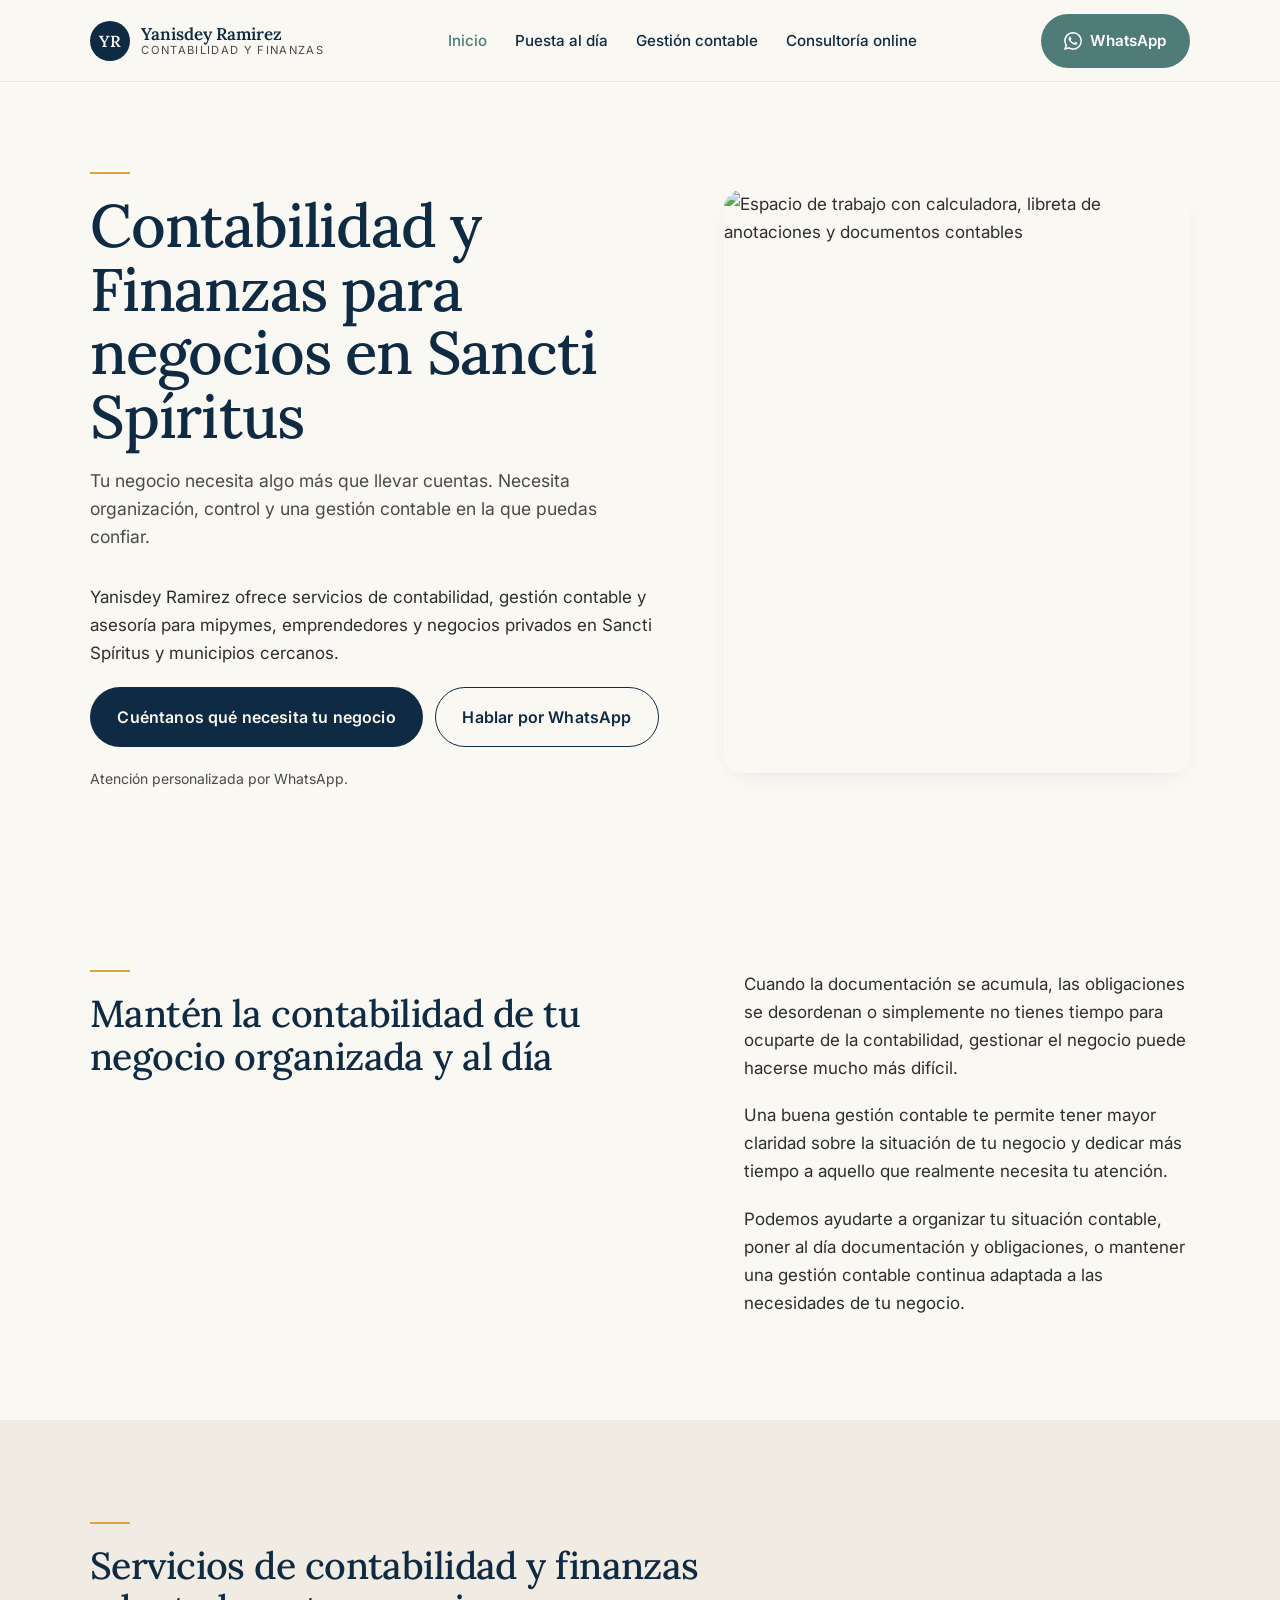
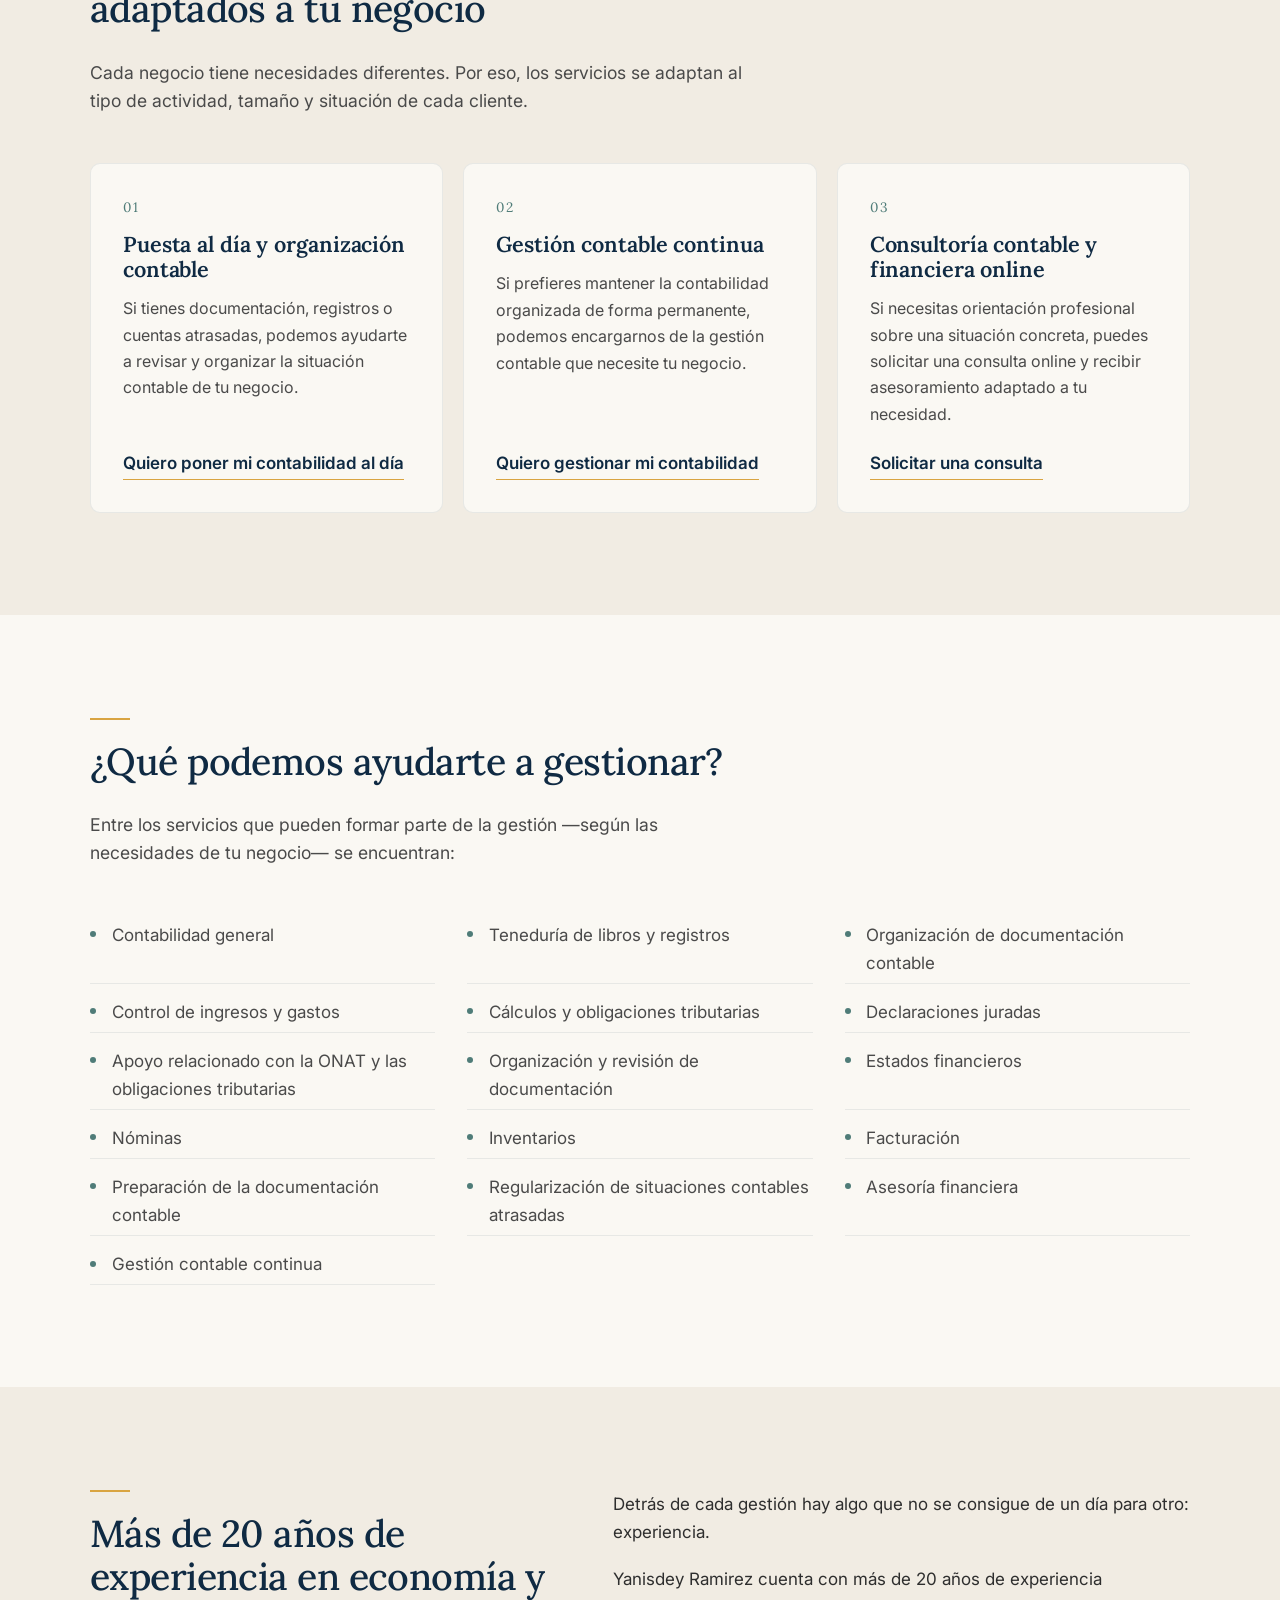
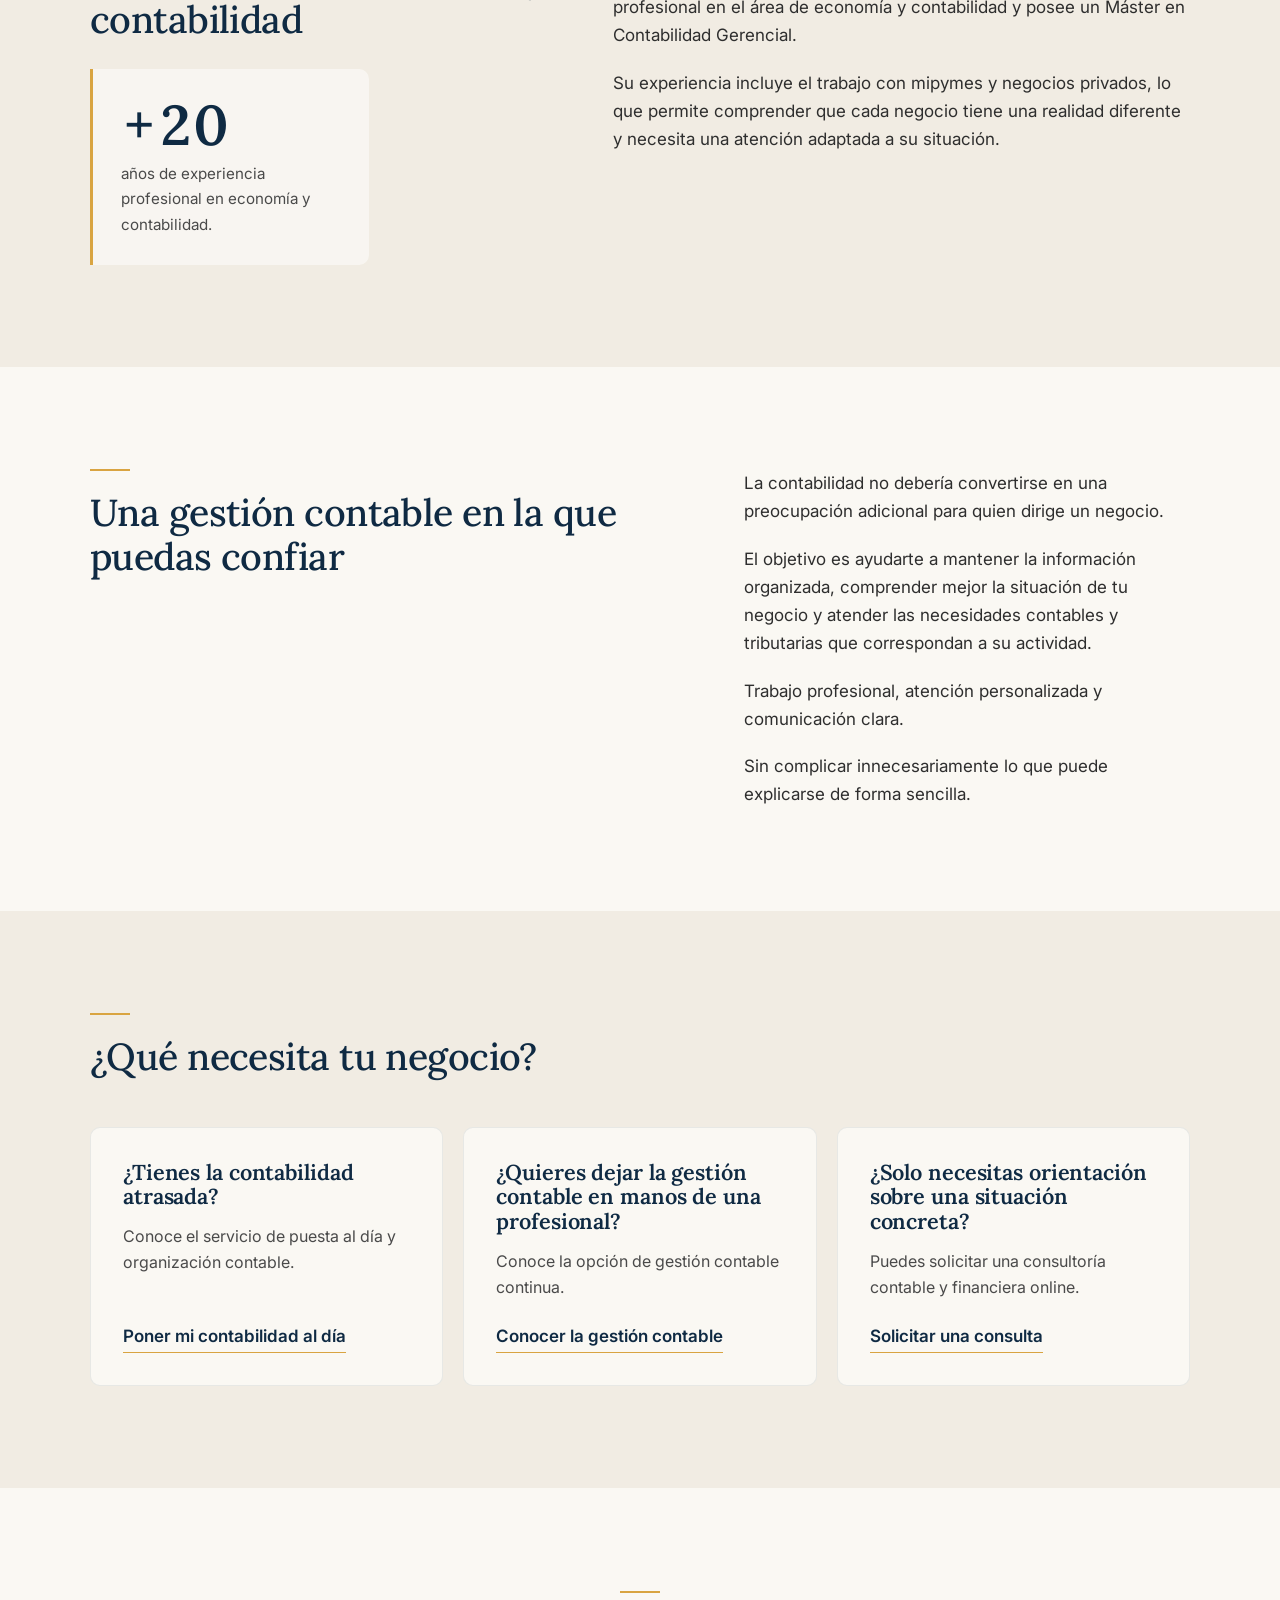
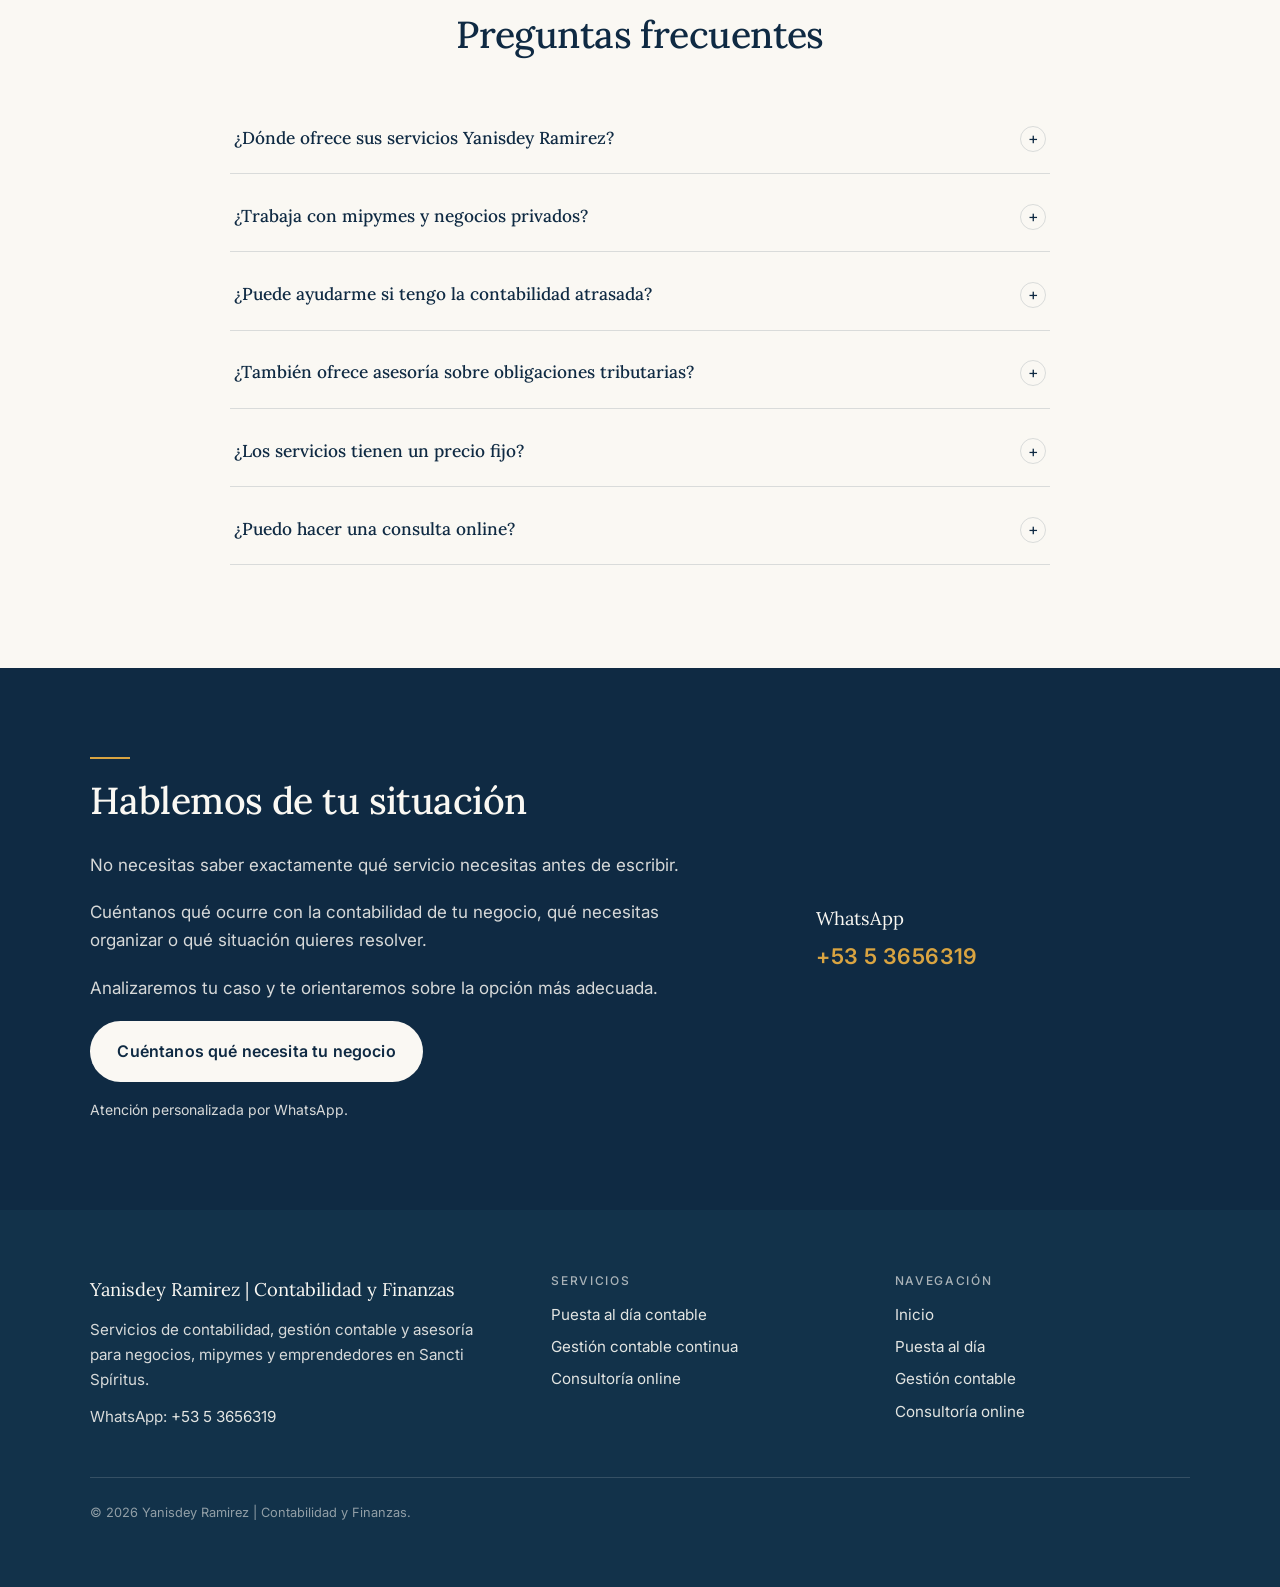
==== index.html @ 58eae3a1 "primer commit" ====
<!DOCTYPE html>
<html lang="es">
<head>
<meta charset="UTF-8">
<meta name="viewport" content="width=device-width, initial-scale=1">
<title>Contabilidad en Sancti Spíritus | Yanisdey Ramirez</title>
<meta name="description" content="Servicios de contabilidad, gestión contable y asesoría para negocios, mipymes y emprendedores en Sancti Spíritus. Más de 20 años de experiencia.">
<link rel="canonical" href="https://yanisdeyramirez.com/">
<meta property="og:type" content="website">
<meta property="og:title" content="Contabilidad en Sancti Spíritus | Yanisdey Ramirez">
<meta property="og:description" content="Servicios de contabilidad, gestión contable y asesoría para negocios, mipymes y emprendedores en Sancti Spíritus.">
<meta property="og:url" content="https://yanisdeyramirez.com/">
<meta property="og:locale" content="es_CU">
<meta property="og:site_name" content="Yanisdey Ramirez | Contabilidad y Finanzas">
<meta name="theme-color" content="#0F2A43">
<link rel="preconnect" href="https://fonts.googleapis.com">
<link rel="preconnect" href="https://fonts.gstatic.com" crossorigin>
<link href="https://fonts.googleapis.com/css2?family=Inter:wght@400;500;600&family=Lora:wght@400;500;600;700&display=swap" rel="stylesheet">
<link rel="stylesheet" href="css/styles.css">
<script type="application/ld+json">
{
  "@context": "https://schema.org",
  "@graph": [
    {
      "@type": "Person",
      "@id": "https://yanisdeyramirez.com/#person",
      "name": "Yanisdey Ramirez",
      "jobTitle": "Profesional de economía y contabilidad",
      "description": "Profesional del área de economía y contabilidad con más de 20 años de experiencia y Máster en Contabilidad Gerencial.",
      "knowsAbout": ["Contabilidad", "Teneduría de libros", "Gestión contable", "Asesoría financiera", "Obligaciones tributarias"],
      "hasCredential": {
        "@type": "EducationalOccupationalCredential",
        "credentialCategory": "Máster",
        "name": "Máster en Contabilidad Gerencial"
      }
    },
    {
      "@type": "ProfessionalService",
      "@id": "https://yanisdeyramirez.com/#business",
      "name": "Yanisdey Ramirez | Contabilidad y Finanzas",
      "description": "Servicios de contabilidad, gestión contable y asesoría para mipymes, emprendedores y negocios privados en Sancti Spíritus y municipios cercanos.",
      "url": "https://yanisdeyramirez.com/",
      "telephone": "+5353656319",
      "founder": { "@id": "https://yanisdeyramirez.com/#person" },
      "areaServed": { "@type": "Place", "name": "Sancti Spíritus y municipios cercanos" },
      "serviceType": ["Contabilidad", "Teneduría de libros", "Gestión contable", "Asesoría financiera", "Consultoría online"]
    }
  ]
}
</script>
</head>
<body>

<a class="skip" href="#main">Saltar al contenido</a>

<header class="header">
  <div class="container header__inner">
    <a class="brand" href="./" aria-label="Inicio — Yanisdey Ramirez">
      <span class="brand__mark" aria-hidden="true">YR</span>
      <span class="brand__text">
        <span class="brand__name">Yanisdey Ramirez</span>
        <span class="brand__tag">Contabilidad y Finanzas</span>
      </span>
    </a>

    <button class="nav-toggle" aria-expanded="false" aria-controls="primary-nav" aria-label="Abrir menú">
      <span></span><span></span><span></span>
    </button>

    <nav class="nav" id="primary-nav" aria-label="Navegación principal">
      <ul class="nav__list">
        <li><a class="nav__link" href="./" aria-current="page">Inicio</a></li>
        <li><a class="nav__link" href="puesta-al-dia-contable/">Puesta al día</a></li>
        <li><a class="nav__link" href="gestion-contable/">Gestión contable</a></li>
        <li><a class="nav__link" href="consultoria-online/">Consultoría online</a></li>
      </ul>
    </nav>

    <a class="btn btn--whatsapp header__cta"
       href="https://wa.me/5353656319?text=Hola%2C%20quiero%20recibir%20orientaci%C3%B3n%20sobre%20los%20servicios%20contables."
       target="_blank" rel="noopener">
      <svg viewBox="0 0 24 24" fill="currentColor" aria-hidden="true"><path d="M20.5 3.5A11.6 11.6 0 0 0 12 0C5.5 0 .2 5.3.2 11.8c0 2.1.5 4.1 1.6 5.9L0 24l6.5-1.7a11.8 11.8 0 0 0 5.5 1.4h.01c6.5 0 11.8-5.3 11.8-11.8 0-3.2-1.2-6.2-3.3-8.4ZM12 21.5h-.01a9.7 9.7 0 0 1-4.9-1.3l-.35-.2-3.6.95.96-3.5-.23-.36a9.7 9.7 0 0 1-1.5-5.2c0-5.4 4.4-9.8 9.8-9.8 2.6 0 5.1 1 6.9 2.9a9.7 9.7 0 0 1 2.9 6.9c0 5.4-4.4 9.8-9.8 9.8Zm5.4-7.3c-.3-.15-1.75-.85-2-.95-.27-.1-.46-.15-.65.15-.2.3-.75.95-.92 1.15-.17.2-.34.22-.63.07-.3-.15-1.25-.46-2.4-1.47-.9-.78-1.5-1.75-1.68-2.05-.17-.3-.02-.46.13-.6.13-.14.3-.35.45-.52.15-.17.2-.3.3-.5.1-.2.05-.36-.02-.5-.07-.15-.65-1.6-.9-2.18-.24-.57-.48-.5-.65-.5h-.55c-.2 0-.5.07-.75.35-.27.3-1 .98-1 2.4 0 1.4 1.02 2.77 1.17 2.97.15.2 2 3.05 4.85 4.28.68.3 1.2.47 1.6.6.68.22 1.3.18 1.8.11.55-.08 1.7-.7 1.95-1.37.24-.67.24-1.25.17-1.37-.07-.12-.27-.2-.57-.34Z"/></svg>
      WhatsApp
    </a>
  </div>
</header>

<main id="main">

  <!-- HERO -->
  <section class="hero">
    <div class="container hero__inner">
      <div class="hero__content">
        <span class="rule" aria-hidden="true"></span>
        <h1>Contabilidad y Finanzas para negocios en Sancti Spíritus</h1>
        <p class="lead">Tu negocio necesita algo más que llevar cuentas. Necesita organización, control y una gestión contable en la que puedas confiar.</p>
        <p>Yanisdey Ramirez ofrece servicios de contabilidad, gestión contable y asesoría para mipymes, emprendedores y negocios privados en Sancti Spíritus y municipios cercanos.</p>
        <div class="hero__actions">
          <a class="btn btn--primary btn--lg"
             href="https://wa.me/5353656319?text=Hola%2C%20quiero%20recibir%20orientaci%C3%B3n%20sobre%20los%20servicios%20contables."
             target="_blank" rel="noopener">Cuéntanos qué necesita tu negocio</a>
          <a class="btn btn--ghost btn--lg"
             href="https://wa.me/5353656319?text=Hola%2C%20quiero%20recibir%20orientaci%C3%B3n%20sobre%20los%20servicios%20contables."
             target="_blank" rel="noopener">Hablar por WhatsApp</a>
        </div>
        <p class="hero__note">Atención personalizada por WhatsApp.</p>
      </div>

      <div class="hero__media">
        <img src="https://images.unsplash.com/photo-1554224155-6726b3ff858f?w=1200&q=80&auto=format&fit=crop"
             alt="Espacio de trabajo con calculadora, libreta de anotaciones y documentos contables"
             width="1200" height="1500" loading="eager" fetchpriority="high" decoding="async">
      </div>
    </div>
  </section>

  <!-- ORGANIZADA Y AL DÍA -->
  <section class="section">
    <div class="container">
      <div class="grid-2 grid-2--wide">
        <div class="section__head">
          <span class="rule" aria-hidden="true"></span>
          <h2>Mantén la contabilidad de tu negocio organizada y al día</h2>
        </div>
        <div>
          <p>Cuando la documentación se acumula, las obligaciones se desordenan o simplemente no tienes tiempo para ocuparte de la contabilidad, gestionar el negocio puede hacerse mucho más difícil.</p>
          <p>Una buena gestión contable te permite tener mayor claridad sobre la situación de tu negocio y dedicar más tiempo a aquello que realmente necesita tu atención.</p>
          <p>Podemos ayudarte a organizar tu situación contable, poner al día documentación y obligaciones, o mantener una gestión contable continua adaptada a las necesidades de tu negocio.</p>
        </div>
      </div>
    </div>
  </section>

  <!-- SERVICIOS -->
  <section class="section section--alt">
    <div class="container">
      <div class="section__head">
        <span class="rule" aria-hidden="true"></span>
        <h2>Servicios de contabilidad y finanzas adaptados a tu negocio</h2>
        <p class="lead">Cada negocio tiene necesidades diferentes. Por eso, los servicios se adaptan al tipo de actividad, tamaño y situación de cada cliente.</p>
      </div>

      <div class="cards">
        <article class="card">
          <span class="card__index">01</span>
          <h3 class="card__title">Puesta al día y organización contable</h3>
          <p class="card__text">Si tienes documentación, registros o cuentas atrasadas, podemos ayudarte a revisar y organizar la situación contable de tu negocio.</p>
          <a class="card__cta" href="puesta-al-dia-contable/">Quiero poner mi contabilidad al día</a>
        </article>

        <article class="card">
          <span class="card__index">02</span>
          <h3 class="card__title">Gestión contable continua</h3>
          <p class="card__text">Si prefieres mantener la contabilidad organizada de forma permanente, podemos encargarnos de la gestión contable que necesite tu negocio.</p>
          <a class="card__cta" href="gestion-contable/">Quiero gestionar mi contabilidad</a>
        </article>

        <article class="card">
          <span class="card__index">03</span>
          <h3 class="card__title">Consultoría contable y financiera online</h3>
          <p class="card__text">Si necesitas orientación profesional sobre una situación concreta, puedes solicitar una consulta online y recibir asesoramiento adaptado a tu necesidad.</p>
          <a class="card__cta" href="consultoria-online/">Solicitar una consulta</a>
        </article>
      </div>
    </div>
  </section>

  <!-- QUÉ PODEMOS AYUDARTE A GESTIONAR -->
  <section class="section">
    <div class="container">
      <div class="section__head">
        <span class="rule" aria-hidden="true"></span>
        <h2>¿Qué podemos ayudarte a gestionar?</h2>
        <p class="lead">Entre los servicios que pueden formar parte de la gestión —según las necesidades de tu negocio— se encuentran:</p>
      </div>

      <ul class="svc-list">
        <li>Contabilidad general</li>
        <li>Teneduría de libros y registros</li>
        <li>Organización de documentación contable</li>
        <li>Control de ingresos y gastos</li>
        <li>Cálculos y obligaciones tributarias</li>
        <li>Declaraciones juradas</li>
        <li>Apoyo relacionado con la ONAT y las obligaciones tributarias</li>
        <li>Organización y revisión de documentación</li>
        <li>Estados financieros</li>
        <li>Nóminas</li>
        <li>Inventarios</li>
        <li>Facturación</li>
        <li>Preparación de la documentación contable</li>
        <li>Regularización de situaciones contables atrasadas</li>
        <li>Asesoría financiera</li>
        <li>Gestión contable continua</li>
      </ul>
    </div>
  </section>

  <!-- EXPERIENCIA -->
  <section class="section section--alt">
    <div class="container">
      <div class="experience">
        <div>
          <span class="rule" aria-hidden="true"></span>
          <h2>Más de 20 años de experiencia en economía y contabilidad</h2>
          <div class="experience__badge">
            <span class="experience__num">+20</span>
            <span class="experience__label">años de experiencia profesional en economía y contabilidad.</span>
          </div>
        </div>
        <div>
          <p>Detrás de cada gestión hay algo que no se consigue de un día para otro: experiencia.</p>
          <p>Yanisdey Ramirez cuenta con más de 20 años de experiencia profesional en el área de economía y contabilidad y posee un Máster en Contabilidad Gerencial.</p>
          <p>Su experiencia incluye el trabajo con mipymes y negocios privados, lo que permite comprender que cada negocio tiene una realidad diferente y necesita una atención adaptada a su situación.</p>
        </div>
      </div>
    </div>
  </section>

  <!-- CONFIANZA -->
  <section class="section">
    <div class="container">
      <div class="grid-2 grid-2--wide">
        <div class="section__head">
          <span class="rule" aria-hidden="true"></span>
          <h2>Una gestión contable en la que puedas confiar</h2>
        </div>
        <div>
          <p>La contabilidad no debería convertirse en una preocupación adicional para quien dirige un negocio.</p>
          <p>El objetivo es ayudarte a mantener la información organizada, comprender mejor la situación de tu negocio y atender las necesidades contables y tributarias que correspondan a su actividad.</p>
          <p>Trabajo profesional, atención personalizada y comunicación clara.</p>
          <p>Sin complicar innecesariamente lo que puede explicarse de forma sencilla.</p>
        </div>
      </div>
    </div>
  </section>

  <!-- QUÉ NECESITA TU NEGOCIO -->
  <section class="section section--alt">
    <div class="container">
      <div class="section__head">
        <span class="rule" aria-hidden="true"></span>
        <h2>¿Qué necesita tu negocio?</h2>
      </div>

      <div class="cards">
        <article class="card">
          <h3 class="card__title">¿Tienes la contabilidad atrasada?</h3>
          <p class="card__text">Conoce el servicio de puesta al día y organización contable.</p>
          <a class="card__cta" href="puesta-al-dia-contable/">Poner mi contabilidad al día</a>
        </article>

        <article class="card">
          <h3 class="card__title">¿Quieres dejar la gestión contable en manos de una profesional?</h3>
          <p class="card__text">Conoce la opción de gestión contable continua.</p>
          <a class="card__cta" href="gestion-contable/">Conocer la gestión contable</a>
        </article>

        <article class="card">
          <h3 class="card__title">¿Solo necesitas orientación sobre una situación concreta?</h3>
          <p class="card__text">Puedes solicitar una consultoría contable y financiera online.</p>
          <a class="card__cta" href="consultoria-online/">Solicitar una consulta</a>
        </article>
      </div>
    </div>
  </section>

  <!-- FAQ -->
  <section class="section">
    <div class="container">
      <div class="section__head section__head--center">
        <span class="rule" aria-hidden="true"></span>
        <h2>Preguntas frecuentes</h2>
      </div>

      <div class="faq">
        <details>
          <summary>¿Dónde ofrece sus servicios Yanisdey Ramirez?</summary>
          <div class="faq__a">Principalmente en Sancti Spíritus y municipios cercanos. También se ofrece la posibilidad de realizar consultorías contables y financieras online.</div>
        </details>
        <details>
          <summary>¿Trabaja con mipymes y negocios privados?</summary>
          <div class="faq__a">Sí. Los servicios están dirigidos a mipymes, emprendedores y negocios privados, adaptando la gestión a las características y necesidades de cada actividad.</div>
        </details>
        <details>
          <summary>¿Puede ayudarme si tengo la contabilidad atrasada?</summary>
          <div class="faq__a">Sí. Existe un servicio específico de puesta al día y organización contable destinado a revisar y ordenar la situación del negocio.</div>
        </details>
        <details>
          <summary>¿También ofrece asesoría sobre obligaciones tributarias?</summary>
          <div class="faq__a">Sí. La gestión puede incluir apoyo relacionado con obligaciones tributarias, declaraciones y documentación fiscal, según las necesidades del negocio.</div>
        </details>
        <details>
          <summary>¿Los servicios tienen un precio fijo?</summary>
          <div class="faq__a">No. El servicio se adapta a las necesidades y características de cada negocio. Para conocer la opción adecuada, es necesario valorar cada situación.</div>
        </details>
        <details>
          <summary>¿Puedo hacer una consulta online?</summary>
          <div class="faq__a">Sí. Existe un servicio de consultoría contable y financiera online para quienes necesitan orientación profesional sin contratar necesariamente una gestión contable continua.</div>
        </details>
      </div>
    </div>
  </section>

  <!-- CTA FINAL -->
  <section class="section--dark cta-band">
    <div class="container cta-band__inner">
      <div>
        <span class="rule" aria-hidden="true"></span>
        <h2>Hablemos de tu situación</h2>
        <p>No necesitas saber exactamente qué servicio necesitas antes de escribir.</p>
        <p>Cuéntanos qué ocurre con la contabilidad de tu negocio, qué necesitas organizar o qué situación quieres resolver.</p>
        <p>Analizaremos tu caso y te orientaremos sobre la opción más adecuada.</p>
        <div class="cta-band__actions">
          <a class="btn btn--primary btn--lg"
             href="https://wa.me/5353656319?text=Hola%2C%20quiero%20recibir%20orientaci%C3%B3n%20sobre%20los%20servicios%20contables."
             target="_blank" rel="noopener">Cuéntanos qué necesita tu negocio</a>
        </div>
        <p class="cta-band__micro">Atención personalizada por WhatsApp.</p>
      </div>
      <div>
        <p style="font-family: var(--font-serif); font-size: 1.15rem; color: var(--color-bg); margin: 0 0 .35rem;">WhatsApp</p>
        <p style="font-size: 1.35rem; font-weight: 600; color: var(--color-accent); margin: 0; letter-spacing: .02em;">+53 5 3656319</p>
      </div>
    </div>
  </section>

</main>

<footer class="footer">
  <div class="container">
    <div class="footer__grid">
      <div class="footer__brand">
        <p class="footer__name">Yanisdey Ramirez | Contabilidad y Finanzas</p>
        <p class="footer__desc">Servicios de contabilidad, gestión contable y asesoría para negocios, mipymes y emprendedores en Sancti Spíritus.</p>
        <p>WhatsApp: <a href="https://wa.me/5353656319" target="_blank" rel="noopener">+53 5 3656319</a></p>
      </div>
      <div>
        <h3>Servicios</h3>
        <ul>
          <li><a href="puesta-al-dia-contable/">Puesta al día contable</a></li>
          <li><a href="gestion-contable/">Gestión contable continua</a></li>
          <li><a href="consultoria-online/">Consultoría online</a></li>
        </ul>
      </div>
      <div>
        <h3>Navegación</h3>
        <ul>
          <li><a href="./">Inicio</a></li>
          <li><a href="puesta-al-dia-contable/">Puesta al día</a></li>
          <li><a href="gestion-contable/">Gestión contable</a></li>
          <li><a href="consultoria-online/">Consultoría online</a></li>
        </ul>
      </div>
    </div>
    <p class="footer__bottom">© <span id="y"></span> Yanisdey Ramirez | Contabilidad y Finanzas.</p>
  </div>
</footer>

<a class="mobile-cta"
   href="https://wa.me/5353656319?text=Hola%2C%20quiero%20recibir%20orientaci%C3%B3n%20sobre%20los%20servicios%20contables."
   target="_blank" rel="noopener" aria-label="Escribir por WhatsApp">
  <svg viewBox="0 0 24 24" fill="currentColor" aria-hidden="true"><path d="M20.5 3.5A11.6 11.6 0 0 0 12 0C5.5 0 .2 5.3.2 11.8c0 2.1.5 4.1 1.6 5.9L0 24l6.5-1.7a11.8 11.8 0 0 0 5.5 1.4h.01c6.5 0 11.8-5.3 11.8-11.8 0-3.2-1.2-6.2-3.3-8.4ZM12 21.5h-.01a9.7 9.7 0 0 1-4.9-1.3l-.35-.2-3.6.95.96-3.5-.23-.36a9.7 9.7 0 0 1-1.5-5.2c0-5.4 4.4-9.8 9.8-9.8 2.6 0 5.1 1 6.9 2.9a9.7 9.7 0 0 1 2.9 6.9c0 5.4-4.4 9.8-9.8 9.8Z"/></svg>
  Escribir por WhatsApp
</a>

<script src="js/script.js"></script>
</body>
</html>
---- css/styles.css ----
/* =========================================================
   Yanisdey Ramirez | Contabilidad y Finanzas
   Sistema visual — minimalismo editorial
   ========================================================= */

/* ---------- 1. Reset ---------- */
*, *::before, *::after { box-sizing: border-box; }
html { -webkit-text-size-adjust: 100%; scroll-behavior: smooth; }
body {
  margin: 0;
  font-family: var(--font-sans);
  font-size: 1.0625rem;
  line-height: 1.65;
  color: var(--color-text);
  background: var(--color-bg);
  -webkit-font-smoothing: antialiased;
  text-rendering: optimizeLegibility;
}
img, svg { max-width: 100%; display: block; height: auto; }
a { color: inherit; }
button { font: inherit; cursor: pointer; }
ul, ol { margin: 0; padding: 0; list-style: none; }
details > summary { list-style: none; }
details > summary::-webkit-details-marker { display: none; }

/* ---------- 2. Tokens ---------- */
:root {
  --color-primary:      #0F2A43;
  --color-primary-alt:  #12324A;
  --color-secondary:    #4F7C78;
  --color-secondary-alt:#6B8F71;
  --color-bg:           #FAF8F3;
  --color-bg-alt:       #F1ECE3;
  --color-text:         #2E2E2E;
  --color-text-soft:    #4A4A4A;
  --color-accent:       #D9A441;
  --color-accent-alt:   #C97B5A;

  --color-line:         rgba(15, 42, 67, 0.14);
  --color-line-soft:    rgba(15, 42, 67, 0.08);

  --font-serif: 'Lora', Georgia, 'Times New Roman', serif;
  --font-sans:  'Inter', system-ui, -apple-system, 'Segoe UI', sans-serif;

  --radius-sm: 4px;
  --radius-md: 10px;
  --radius-lg: 18px;

  --shadow-sm: 0 1px 2px rgba(15, 42, 67, 0.05);
  --shadow-md: 0 8px 24px -14px rgba(15, 42, 67, 0.18);

  --container: 1180px;
  --gutter:    clamp(1.25rem, 4vw, 2.5rem);
  --section-y: clamp(3.75rem, 8vw, 7rem);
}

/* ---------- 3. Tipografía ---------- */
h1, h2, h3, h4 {
  font-family: var(--font-serif);
  color: var(--color-primary);
  font-weight: 500;
  line-height: 1.15;
  letter-spacing: -0.015em;
  margin: 0 0 .75em;
}
h1 { font-size: clamp(2.15rem, 5.2vw, 3.75rem); line-height: 1.06; letter-spacing: -0.02em; }
h2 { font-size: clamp(1.65rem, 3.2vw, 2.35rem); }
h3 { font-size: clamp(1.15rem, 1.7vw, 1.35rem); font-weight: 600; letter-spacing: -0.005em; }

p { margin: 0 0 1.15em; }
p:last-child { margin-bottom: 0; }
strong { font-weight: 600; color: var(--color-primary); }

.lead {
  font-size: clamp(1.1rem, 1.35vw, 1.25rem);
  line-height: 1.6;
  color: var(--color-text-soft);
  max-width: 60ch;
}

/* ---------- 4. Layout ---------- */
.container { width: 100%; max-width: var(--container); margin-inline: auto; padding-inline: var(--gutter); }
.section { padding-block: var(--section-y); }
.section--alt { background: var(--color-bg-alt); }
.section--dark { background: var(--color-primary); color: var(--color-bg); }
.section--dark h1, .section--dark h2, .section--dark h3 { color: var(--color-bg); }
.section--dark .lead { color: rgba(250, 248, 243, 0.82); }
.section__head { max-width: 62ch; margin-bottom: clamp(2rem, 4vw, 3rem); }
.section__head--center { margin-inline: auto; text-align: center; }

.grid-2 { display: grid; gap: clamp(1.75rem, 4vw, 3.5rem); grid-template-columns: 1fr; }
@media (min-width: 820px) { .grid-2 { grid-template-columns: 1fr 1fr; } .grid-2--wide { grid-template-columns: 1.15fr 0.85fr; } }

/* ---------- 5. Skip link ---------- */
.skip { position: absolute; left: -9999px; top: 0; }
.skip:focus {
  left: 1rem; top: 1rem; z-index: 100;
  background: var(--color-primary); color: var(--color-bg);
  padding: .7rem 1.1rem; border-radius: var(--radius-sm);
  text-decoration: none; font-weight: 500;
}

/* ---------- 6. Header ---------- */
.header {
  position: sticky; top: 0; z-index: 50;
  background: rgba(250, 248, 243, 0.9);
  backdrop-filter: saturate(160%) blur(12px);
  -webkit-backdrop-filter: saturate(160%) blur(12px);
  border-bottom: 1px solid var(--color-line-soft);
}
.header__inner {
  display: flex; align-items: center; justify-content: space-between;
  gap: 1rem; padding-block: .85rem;
}
.brand { display: flex; align-items: center; gap: .7rem; text-decoration: none; color: var(--color-primary); }
.brand__mark {
  width: 40px; height: 40px; border-radius: 50%;
  background: var(--color-primary); color: var(--color-bg);
  display: grid; place-items: center;
  font-family: var(--font-serif); font-weight: 600; font-size: 1rem;
  letter-spacing: .01em;
}
.brand__text { display: flex; flex-direction: column; line-height: 1.15; }
.brand__name { font-family: var(--font-serif); font-weight: 600; font-size: 1.0625rem; }
.brand__tag {
  font-size: .7rem; letter-spacing: .12em;
  text-transform: uppercase; color: var(--color-text-soft);
}

/* nav */
.nav-toggle {
  display: inline-flex; flex-direction: column; justify-content: center; gap: 5px;
  width: 44px; height: 44px; padding: 10px;
  background: transparent; border: 1px solid var(--color-line);
  border-radius: var(--radius-sm);
}
.nav-toggle span {
  display: block; height: 1.5px; background: var(--color-primary);
  border-radius: 2px; transition: transform .25s ease, opacity .25s ease;
}
.nav-toggle[aria-expanded="true"] span:nth-child(1) { transform: translateY(6.5px) rotate(45deg); }
.nav-toggle[aria-expanded="true"] span:nth-child(2) { opacity: 0; }
.nav-toggle[aria-expanded="true"] span:nth-child(3) { transform: translateY(-6.5px) rotate(-45deg); }

.nav { display: none; }
.nav__list { display: flex; flex-direction: column; gap: .25rem; }
.nav__link {
  display: block; padding: .6rem .25rem;
  text-decoration: none; color: var(--color-primary);
  font-size: .95rem; font-weight: 500;
  border-bottom: 1px solid var(--color-line-soft);
}
.nav__link:hover, .nav__link[aria-current="page"] { color: var(--color-secondary); }

.header .header__cta { display: none; }

/* mobile menu state */
.nav.is-open {
  display: block;
  position: absolute; left: 0; right: 0; top: 100%;
  background: var(--color-bg);
  border-bottom: 1px solid var(--color-line-soft);
  padding: 1rem var(--gutter) 1.25rem;
  box-shadow: var(--shadow-md);
}
.nav.is-open .nav__list { gap: 0; }
.nav.is-open .nav__link { padding: .85rem 0; }

@media (min-width: 960px) {
  .nav-toggle { display: none; }
  .nav { display: block; }
  .nav__list { flex-direction: row; align-items: center; gap: 1.75rem; }
  .nav__link { border: none; padding: 0; font-size: .95rem; }
  .header .header__cta { display: inline-flex; }
}

/* ---------- 7. Botones ---------- */
.btn {
  display: inline-flex; align-items: center; justify-content: center;
  gap: .5rem;
  padding: .85rem 1.4rem;
  border-radius: 999px;
  font-family: var(--font-sans);
  font-size: .95rem;
  font-weight: 600;
  letter-spacing: .01em;
  text-decoration: none;
  border: 1px solid transparent;
  transition: transform .18s ease, background-color .18s ease, color .18s ease, border-color .18s ease;
  white-space: nowrap;
}
.btn:focus-visible { outline: 2px solid var(--color-secondary); outline-offset: 3px; }
.btn--primary { background: var(--color-primary); color: var(--color-bg); }
.btn--primary:hover { background: var(--color-primary-alt); transform: translateY(-1px); }
.btn--ghost { background: transparent; color: var(--color-primary); border-color: var(--color-primary); }
.btn--ghost:hover { background: var(--color-primary); color: var(--color-bg); }
.btn--whatsapp { background: var(--color-secondary); color: #fff; }
.btn--whatsapp:hover { background: var(--color-secondary-alt); transform: translateY(-1px); }
.btn--lg { padding: 1rem 1.65rem; font-size: 1rem; }
.btn--block { width: 100%; }
.btn svg { width: 18px; height: 18px; flex: 0 0 auto; }

/* ---------- 8. Hero ---------- */
.hero { padding-block: clamp(3rem, 7vw, 6rem) clamp(3rem, 6vw, 5rem); position: relative; }
.hero__inner {
  display: grid; gap: clamp(2rem, 5vw, 4rem);
  align-items: center;
}
@media (min-width: 900px) {
  .hero__inner { grid-template-columns: 1.1fr 0.9fr; }
}
.hero h1 { margin-bottom: 1.15rem; }
.hero .lead { margin-bottom: 2rem; }
.hero__actions { display: flex; flex-wrap: wrap; gap: .75rem; }
.hero__note {
  margin-top: 1.25rem; font-size: .875rem; color: var(--color-text-soft);
}
.hero__media {
  position: relative;
  border-radius: var(--radius-lg);
  overflow: hidden;
  aspect-ratio: 16 / 11;
  box-shadow: var(--shadow-md);
}
.hero__media img { width: 100%; height: 100%; object-fit: cover; }
@media (min-width: 900px) { .hero__media { aspect-ratio: 4 / 5; } }

/* ---------- 9. Cards de servicio ---------- */
.cards {
  display: grid; gap: 1.25rem;
  grid-template-columns: 1fr;
}
@media (min-width: 760px) { .cards { grid-template-columns: repeat(3, 1fr); } }

.card {
  display: flex; flex-direction: column; gap: .85rem;
  padding: clamp(1.5rem, 2.5vw, 2rem);
  background: var(--color-bg);
  border: 1px solid var(--color-line-soft);
  border-radius: var(--radius-md);
  transition: border-color .2s ease, transform .2s ease;
}
.card:hover { border-color: var(--color-secondary); transform: translateY(-2px); }
.card__index {
  font-family: var(--font-serif);
  font-size: .85rem; letter-spacing: .14em;
  color: var(--color-secondary); text-transform: uppercase;
}
.card__title { margin: 0; }
.card__text { color: var(--color-text-soft); font-size: 1rem; margin: 0; flex: 1; }
.card__cta {
  margin-top: .5rem;
  font-weight: 600; color: var(--color-primary);
  text-decoration: none; border-bottom: 1px solid var(--color-accent);
  align-self: flex-start; padding-bottom: 2px;
}
.card__cta:hover { color: var(--color-secondary); border-color: var(--color-secondary); }

/* ---------- 10. Lista de servicios ---------- */
.svc-list {
  display: grid; gap: .55rem 2rem;
  grid-template-columns: 1fr;
}
@media (min-width: 640px) { .svc-list { grid-template-columns: 1fr 1fr; } }
@media (min-width: 1000px) { .svc-list { grid-template-columns: repeat(3, 1fr); } }
.svc-list li {
  position: relative; padding-left: 1.35rem;
  padding-block: .35rem;
  border-bottom: 1px solid var(--color-line-soft);
  color: var(--color-text-soft);
}
.svc-list li::before {
  content: ""; position: absolute; left: 0; top: 1rem;
  width: 6px; height: 6px; border-radius: 50%;
  background: var(--color-secondary);
}

/* ---------- 11. Bloque experiencia ---------- */
.experience {
  display: grid; gap: clamp(2rem, 4vw, 4rem);
  align-items: start;
}
@media (min-width: 900px) { .experience { grid-template-columns: 0.9fr 1.1fr; } }
.experience__badge {
  display: inline-flex; flex-direction: column; gap: .5rem;
  padding: 1.75rem 1.75rem;
  border-left: 3px solid var(--color-accent);
  background: rgba(255, 255, 255, 0.5);
  border-radius: 0 var(--radius-md) var(--radius-md) 0;
}
.experience__num {
  font-family: var(--font-serif); font-weight: 600;
  font-size: clamp(2.5rem, 5vw, 3.5rem); line-height: 1;
  color: var(--color-primary);
  font-variant-numeric: lining-nums tabular-nums;
}
.experience__label { font-size: .95rem; color: var(--color-text-soft); max-width: 22ch; }

/* ---------- 12. FAQ ---------- */
.faq { display: grid; gap: .5rem; max-width: 820px; margin-inline: auto; }
.faq details {
  border-bottom: 1px solid var(--color-line);
  padding: .25rem 0;
}
.faq summary {
  display: flex; align-items: center; justify-content: space-between;
  gap: 1rem; cursor: pointer;
  padding: 1.1rem .25rem;
  font-family: var(--font-serif);
  font-size: clamp(1.05rem, 1.35vw, 1.15rem);
  font-weight: 500; color: var(--color-primary);
  line-height: 1.35;
}
.faq summary:hover { color: var(--color-secondary); }
.faq summary::after {
  content: "+";
  flex: 0 0 auto;
  width: 26px; height: 26px; border-radius: 50%;
  display: grid; place-items: center;
  border: 1px solid var(--color-line);
  font-family: var(--font-sans); font-size: 1rem; font-weight: 400;
  transition: transform .25s ease, background-color .25s ease, color .25s ease;
}
.faq details[open] summary::after {
  content: "–";
  background: var(--color-primary); color: var(--color-bg);
  border-color: var(--color-primary);
  transform: rotate(180deg);
}
.faq__a {
  padding: 0 .25rem 1.35rem;
  color: var(--color-text-soft);
  max-width: 68ch;
  font-size: 1rem;
}

/* ---------- 13. CTA final ---------- */
.cta-band { padding-block: clamp(3.5rem, 7vw, 6rem); }
.cta-band__inner {
  display: grid; gap: 2rem; align-items: center;
  grid-template-columns: 1fr;
}
@media (min-width: 880px) { .cta-band__inner { grid-template-columns: 1.3fr 0.7fr; } }
.cta-band h2 { color: var(--color-bg); }
.cta-band p { color: rgba(250, 248, 243, 0.85); max-width: 55ch; }
.cta-band__actions { display: flex; flex-wrap: wrap; gap: .75rem; }
.cta-band__micro { font-size: .875rem; color: rgba(250, 248, 243, 0.65); margin-top: 1rem; }
.cta-band .btn--primary { background: var(--color-bg); color: var(--color-primary); }
.cta-band .btn--primary:hover { background: var(--color-accent); color: var(--color-primary); }

/* ---------- 14. Footer ---------- */
.footer {
  background: var(--color-primary-alt);
  color: rgba(250, 248, 243, 0.85);
  padding-block: clamp(3rem, 5vw, 4.5rem);
  font-size: .95rem;
}
.footer__grid {
  display: grid; gap: 2rem;
  grid-template-columns: 1fr;
}
@media (min-width: 760px) { .footer__grid { grid-template-columns: 1.4fr 1fr 1fr; gap: 3rem; } }
.footer__brand { display: flex; flex-direction: column; gap: .75rem; }
.footer__name { font-family: var(--font-serif); font-size: 1.15rem; color: var(--color-bg); margin: 0; }
.footer__desc { margin: 0; max-width: 40ch; }
.footer h3 {
  font-family: var(--font-sans); font-size: .75rem;
  text-transform: uppercase; letter-spacing: .14em;
  color: rgba(250, 248, 243, 0.65);
  margin: 0 0 .85rem; font-weight: 500;
}
.footer ul { display: grid; gap: .45rem; }
.footer a { color: rgba(250, 248, 243, 0.9); text-decoration: none; }
.footer a:hover { color: var(--color-accent); }
.footer__bottom {
  margin-top: 3rem; padding-top: 1.5rem;
  border-top: 1px solid rgba(250, 248, 243, 0.15);
  font-size: .8rem; color: rgba(250, 248, 243, 0.55);
}

/* ---------- 15. CTA móvil persistente ---------- */
.mobile-cta {
  display: flex; align-items: center; justify-content: center; gap: .5rem;
  position: fixed; left: 0; right: 0; bottom: 0; z-index: 40;
  padding: .75rem 1rem calc(.75rem + env(safe-area-inset-bottom, 0px));
  background: var(--color-secondary);
  color: #fff; text-decoration: none;
  font-weight: 600; font-size: .95rem;
  box-shadow: 0 -6px 20px -12px rgba(15, 42, 67, 0.35);
}
.mobile-cta svg { width: 18px; height: 18px; }
@media (min-width: 960px) { .mobile-cta { display: none; } }

@media (max-width: 959.98px) {
  body { padding-bottom: 4.25rem; }
}

/* ---------- 16. Accesibilidad / motion ---------- */
:focus-visible { outline: 2px solid var(--color-secondary); outline-offset: 3px; border-radius: 2px; }

@media (prefers-reduced-motion: reduce) {
  *, *::before, *::after {
    animation-duration: .01ms !important;
    animation-iteration-count: 1 !important;
    transition-duration: .01ms !important;
    scroll-behavior: auto !important;
  }
}

/* ---------- 17. Detalles editoriales ---------- */
.rule {
  display: block; width: 40px; height: 2px;
  background: var(--color-accent);
  margin: 0 0 1.25rem;
}
.section__head--center .rule { margin-inline: auto; }
.muted { color: var(--color-text-soft); }
.link-inline {
  color: var(--color-primary); font-weight: 600;
  text-decoration: none; border-bottom: 1px solid var(--color-accent);
  padding-bottom: 1px;
}
.link-inline:hover { color: var(--color-secondary); border-color: var(--color-secondary); }
/* Brand: evitar wrapping excesivo en móvil */
.brand__name { white-space: nowrap; }
.brand__tag  { white-space: nowrap; }

@media (max-width: 420px) {
  .brand__tag { display: none; }
}
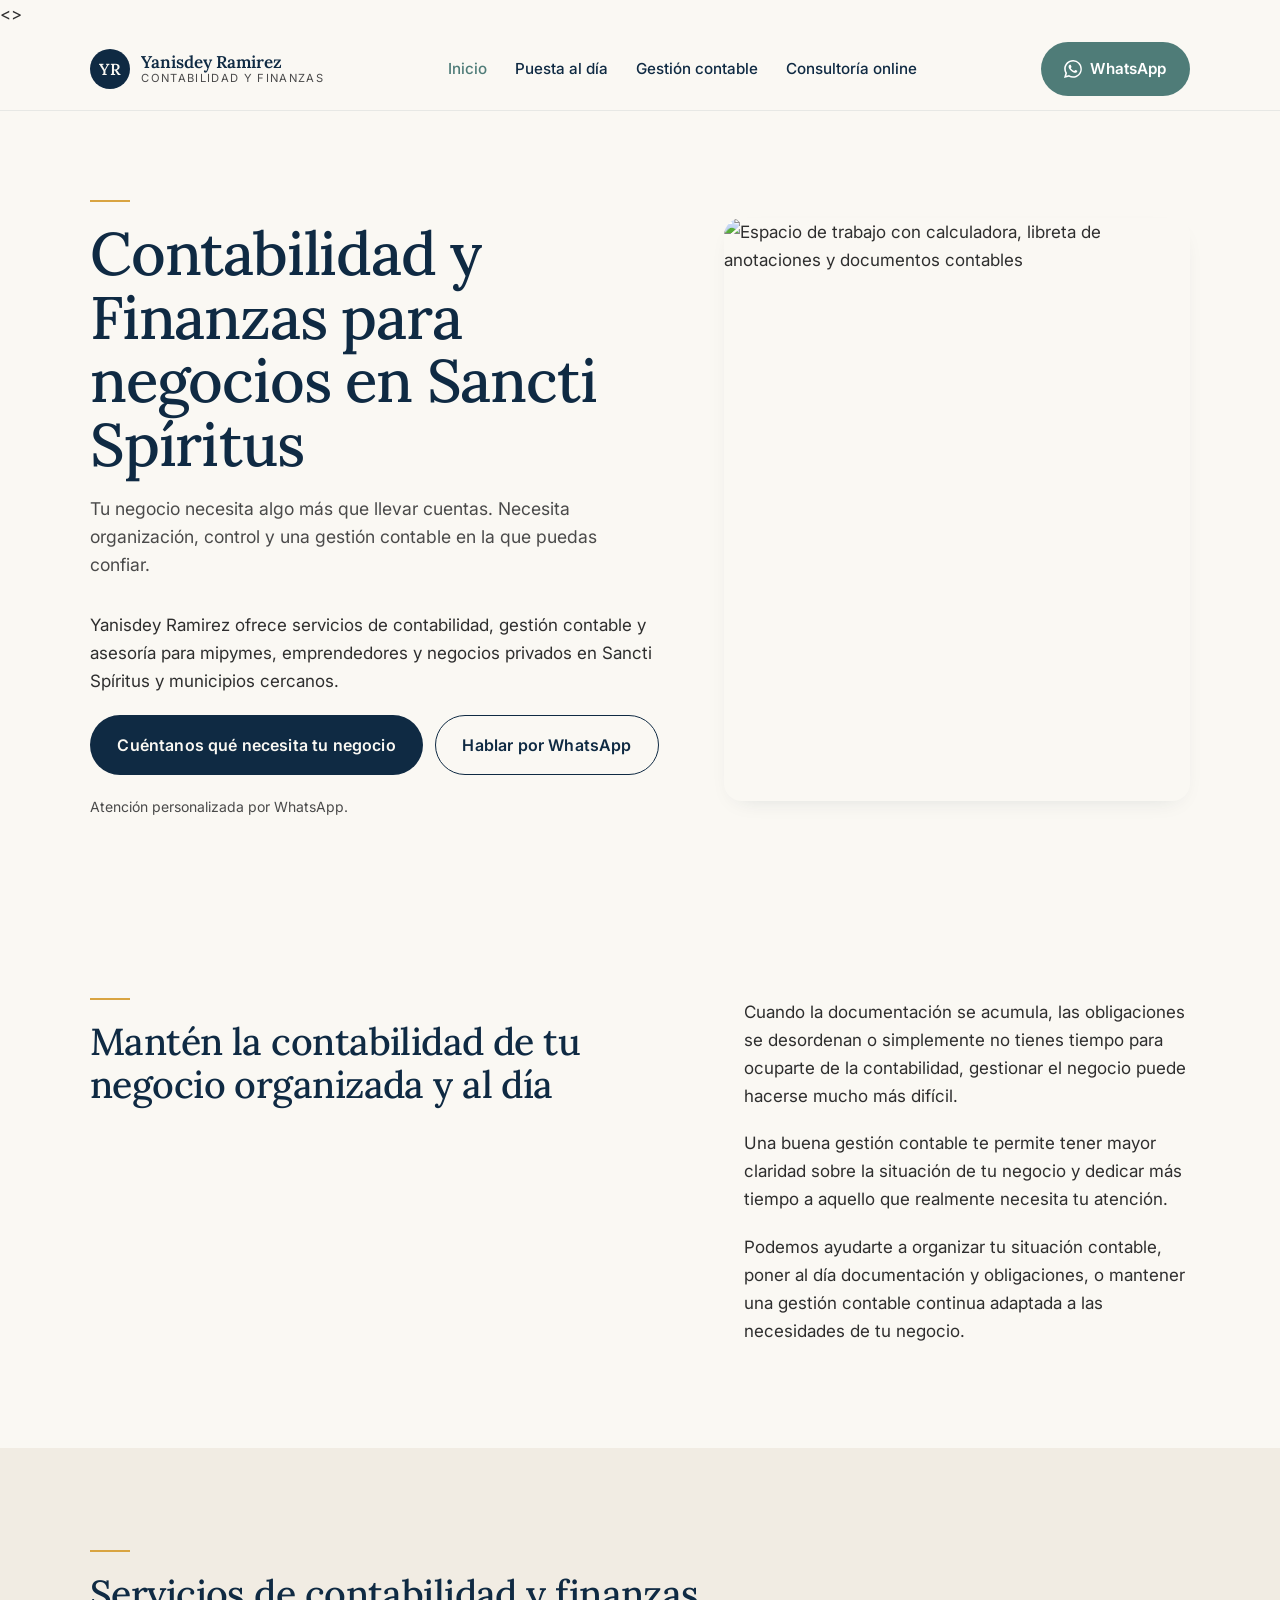
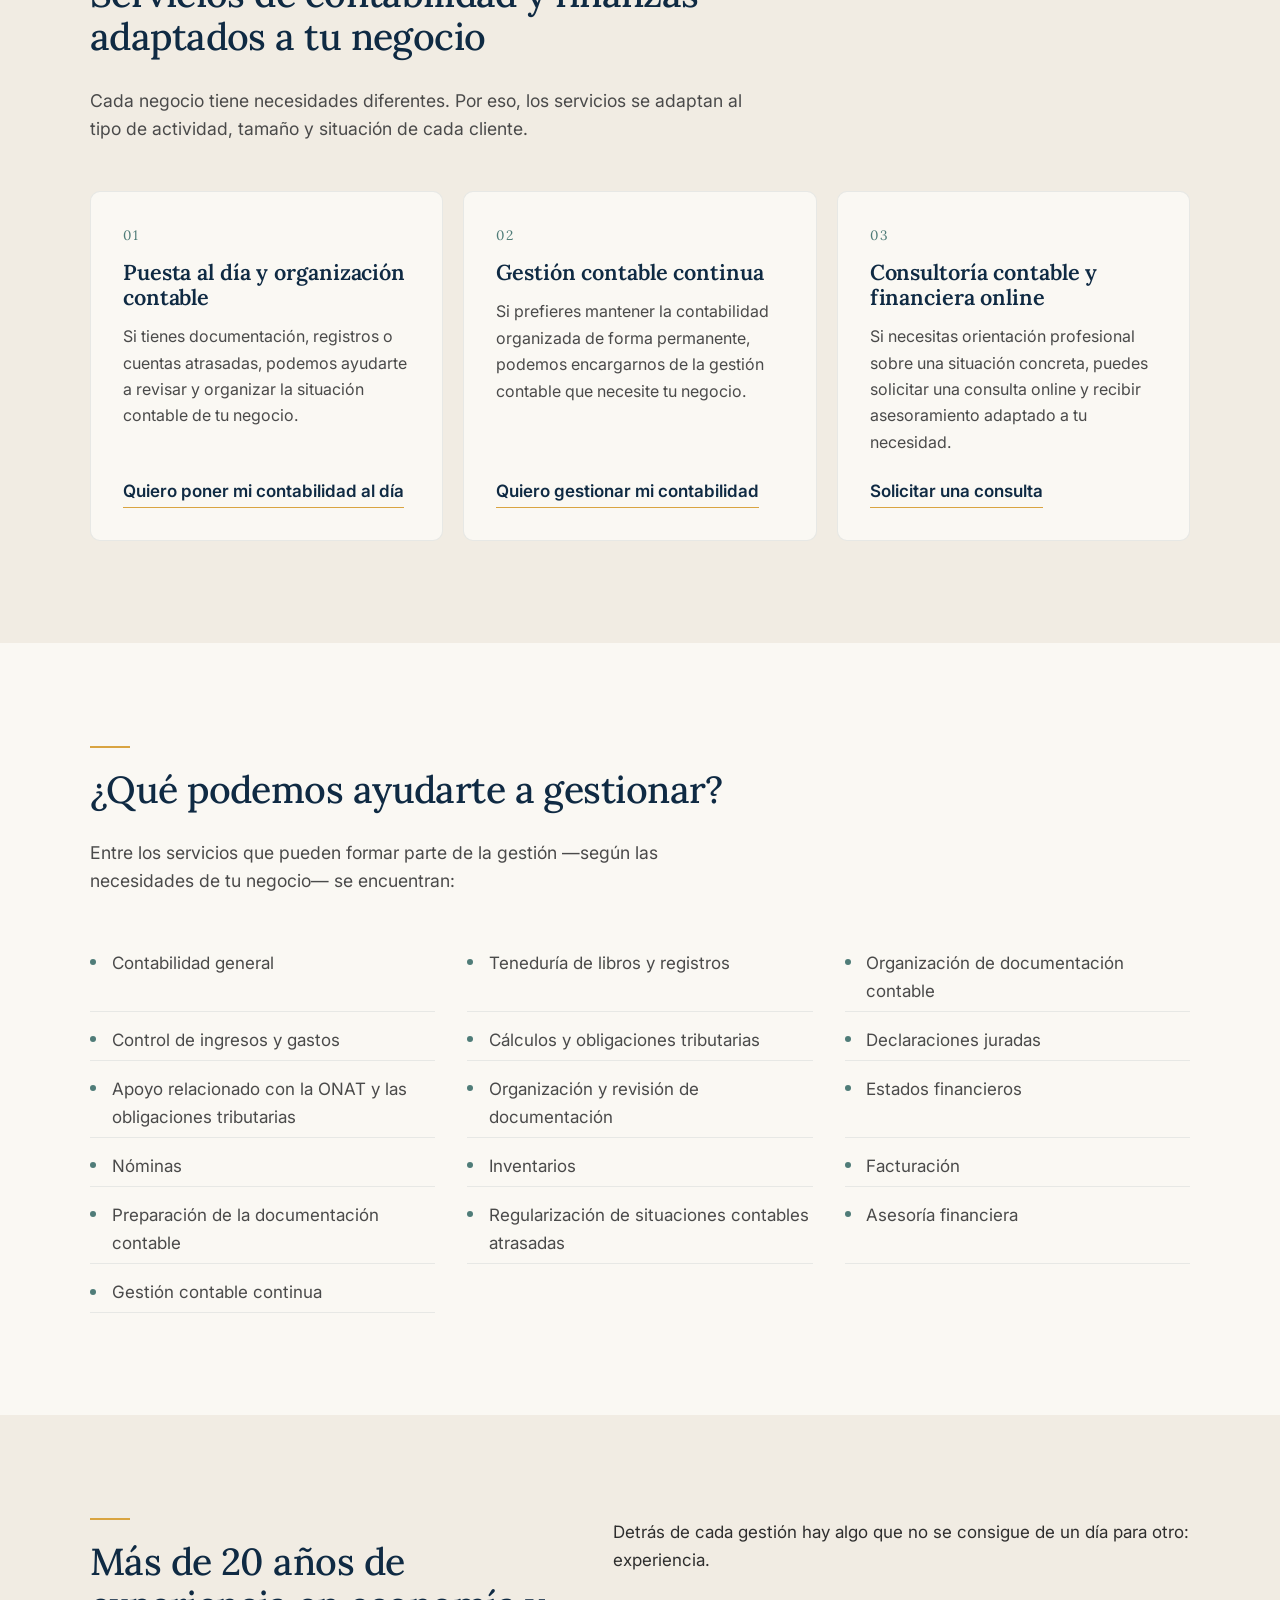
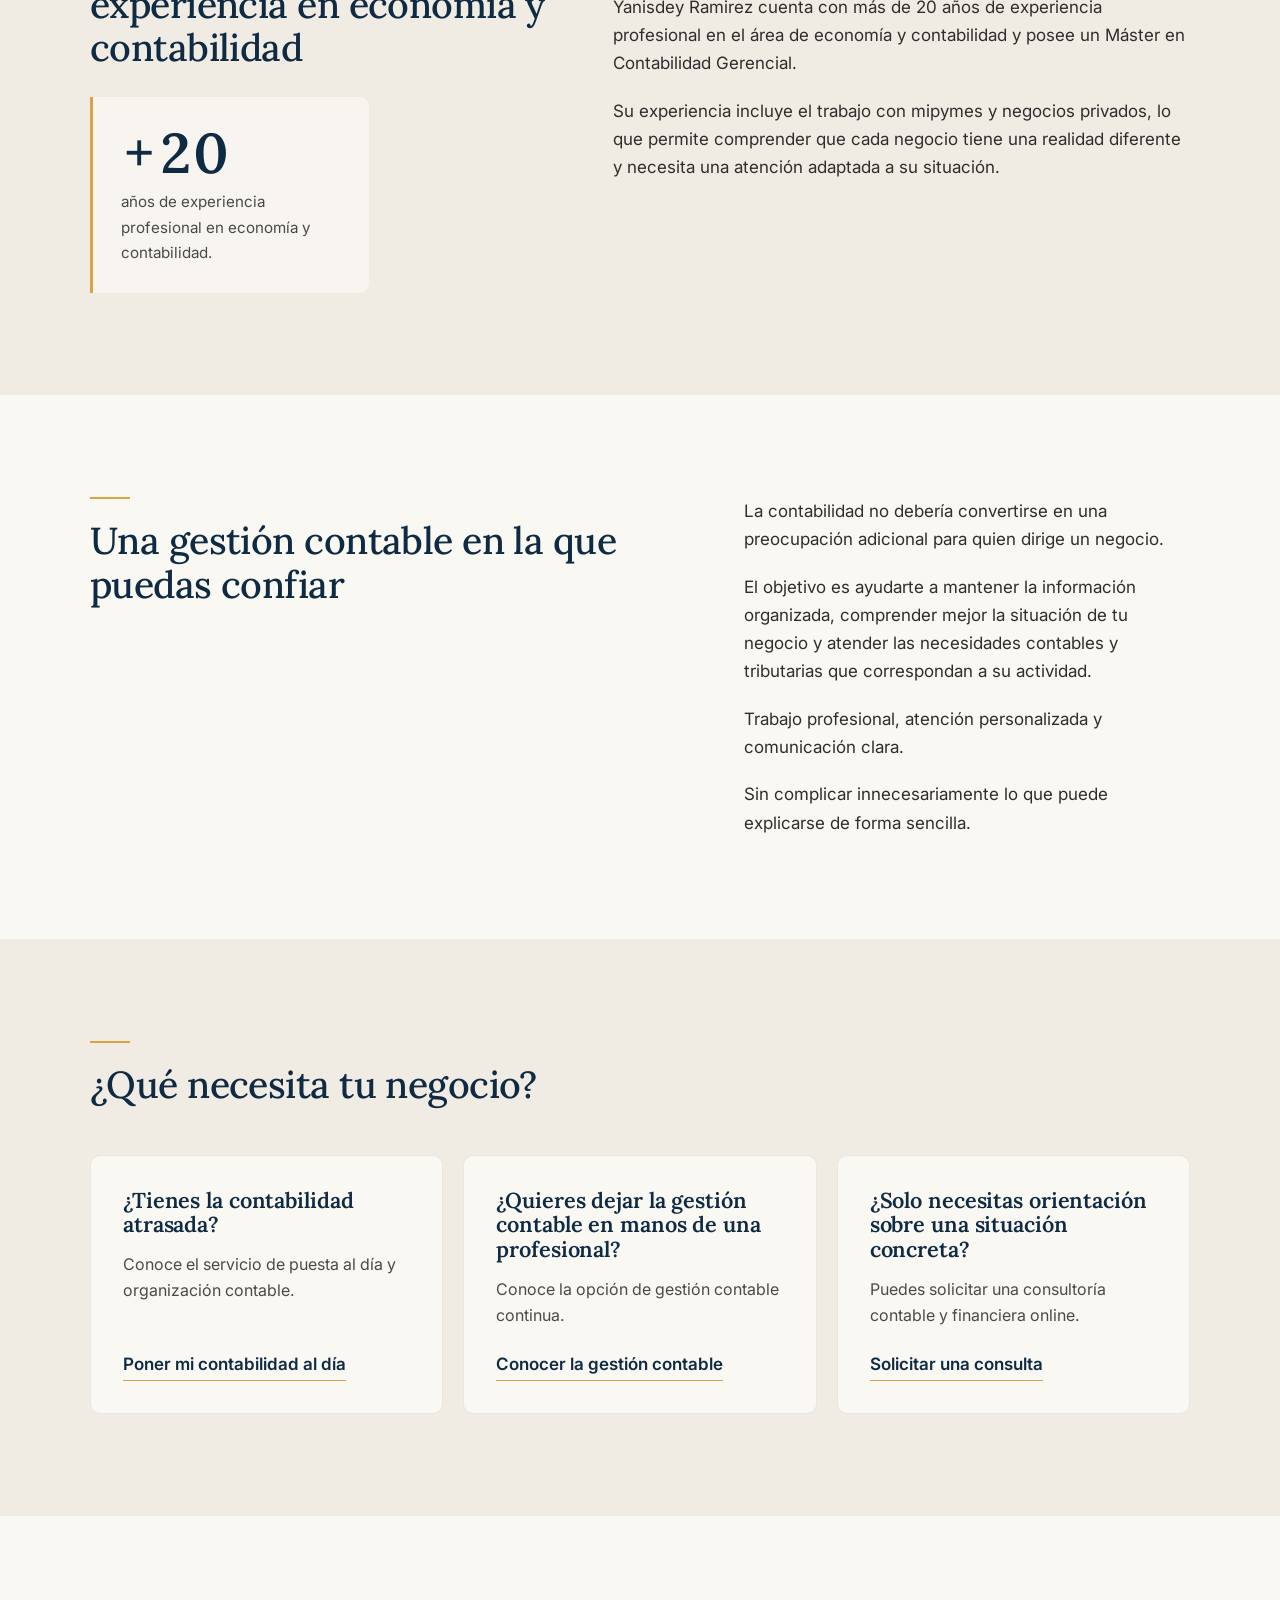
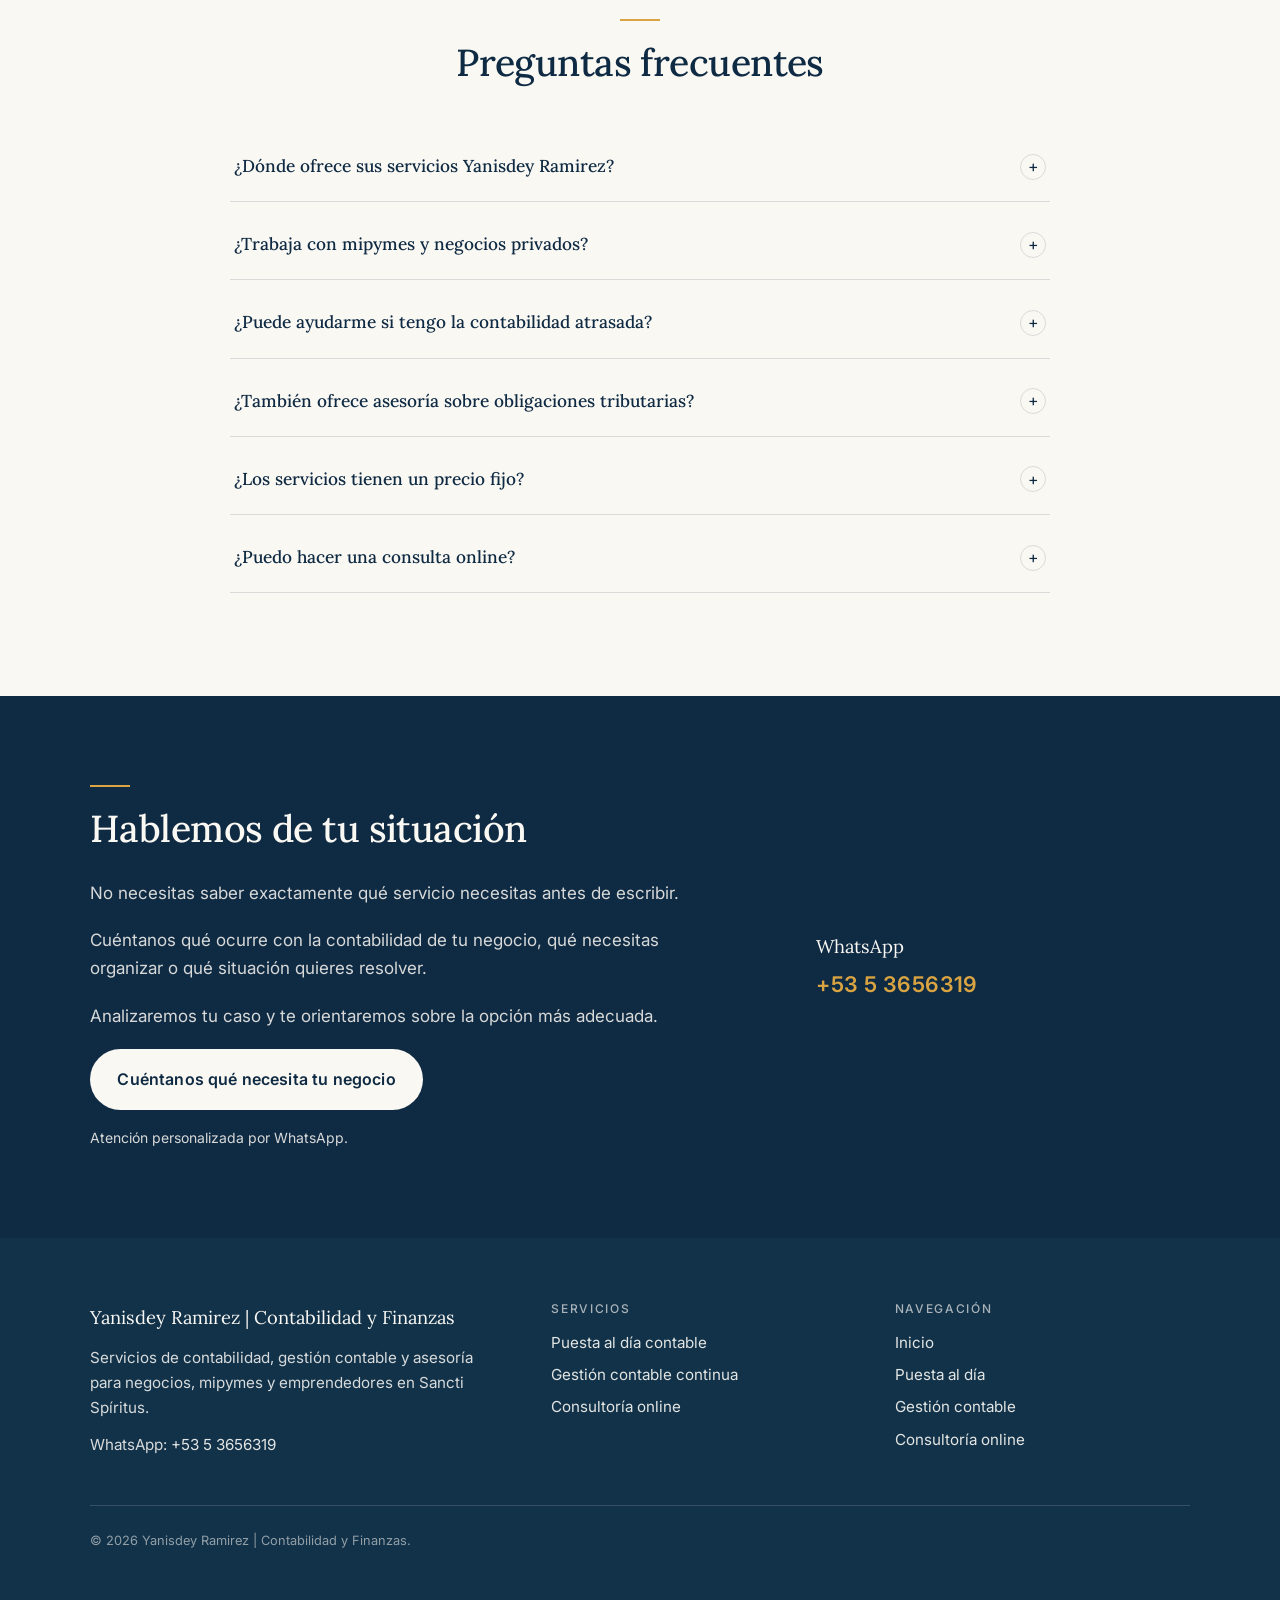
==== commit 0969f113: "cambio de url" ====
--- a/index.html
+++ b/index.html
@@ -5,11 +5,11 @@
 <meta name="viewport" content="width=device-width, initial-scale=1">
 <title>Contabilidad en Sancti Spíritus | Yanisdey Ramirez</title>
 <meta name="description" content="Servicios de contabilidad, gestión contable y asesoría para negocios, mipymes y emprendedores en Sancti Spíritus. Más de 20 años de experiencia.">
-<link rel="canonical" href="https://yanisdeyramirez.com/">
+<<link rel="canonical" href="https://yanisdei.pages.dev/"<!doctype html></html>>
 <meta property="og:type" content="website">
 <meta property="og:title" content="Contabilidad en Sancti Spíritus | Yanisdey Ramirez">
 <meta property="og:description" content="Servicios de contabilidad, gestión contable y asesoría para negocios, mipymes y emprendedores en Sancti Spíritus.">
-<meta property="og:url" content="https://yanisdeyramirez.com/">
+<meta property="og:url" content="https://yanisdei.pages.dev/">
 <meta property="og:locale" content="es_CU">
 <meta property="og:site_name" content="Yanisdey Ramirez | Contabilidad y Finanzas">
 <meta name="theme-color" content="#0F2A43">
@@ -23,7 +23,7 @@
   "@graph": [
     {
       "@type": "Person",
-      "@id": "https://yanisdeyramirez.com/#person",
+      "@id": "https://yanisdei.pages.dev/#person",
       "name": "Yanisdey Ramirez",
       "jobTitle": "Profesional de economía y contabilidad",
       "description": "Profesional del área de economía y contabilidad con más de 20 años de experiencia y Máster en Contabilidad Gerencial.",
@@ -36,12 +36,12 @@
     },
     {
       "@type": "ProfessionalService",
-      "@id": "https://yanisdeyramirez.com/#business",
+      "@id": "https://yanisdei.pages.dev/#business",
       "name": "Yanisdey Ramirez | Contabilidad y Finanzas",
       "description": "Servicios de contabilidad, gestión contable y asesoría para mipymes, emprendedores y negocios privados en Sancti Spíritus y municipios cercanos.",
-      "url": "https://yanisdeyramirez.com/",
+      "url": "https://yanisdei.pages.dev/",
       "telephone": "+5353656319",
-      "founder": { "@id": "https://yanisdeyramirez.com/#person" },
+      "founder": { "@id": "https://yanisdei.pages.dev/#person" },
       "areaServed": { "@type": "Place", "name": "Sancti Spíritus y municipios cercanos" },
       "serviceType": ["Contabilidad", "Teneduría de libros", "Gestión contable", "Asesoría financiera", "Consultoría online"]
     }
